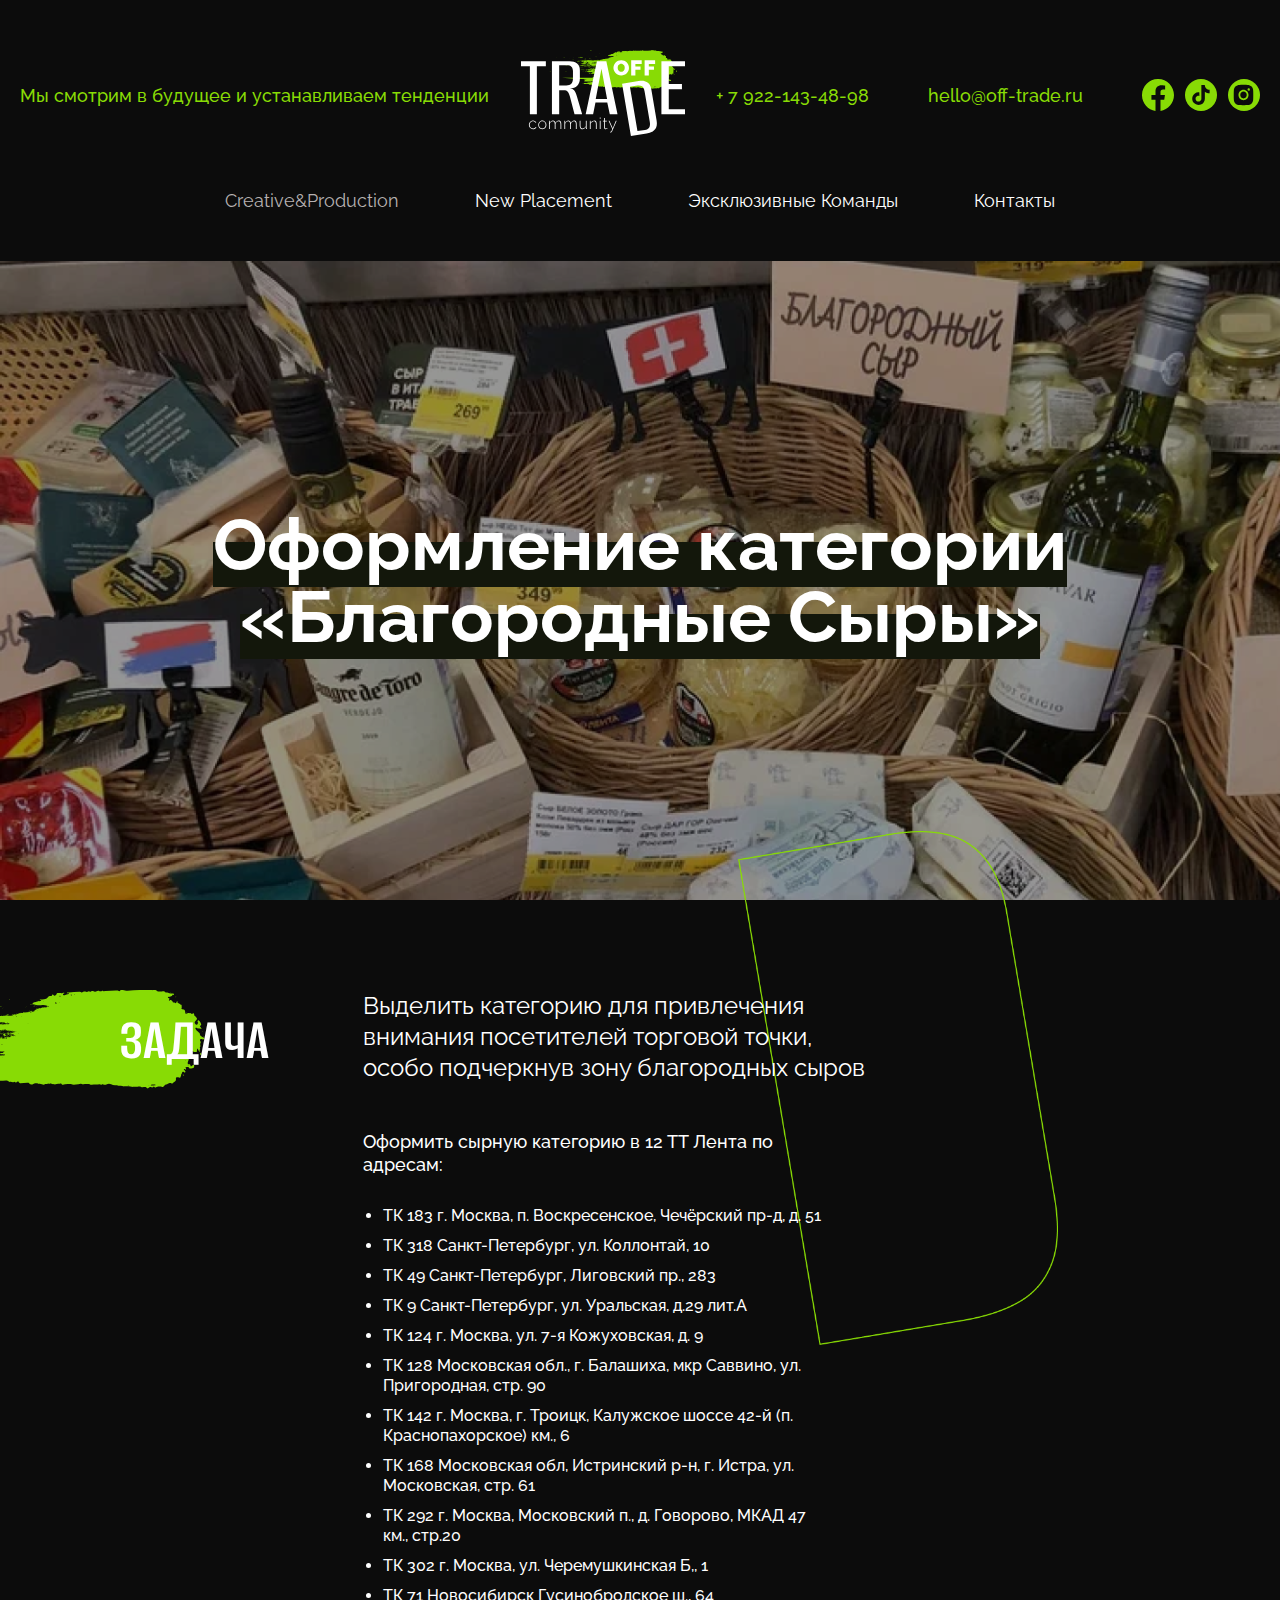
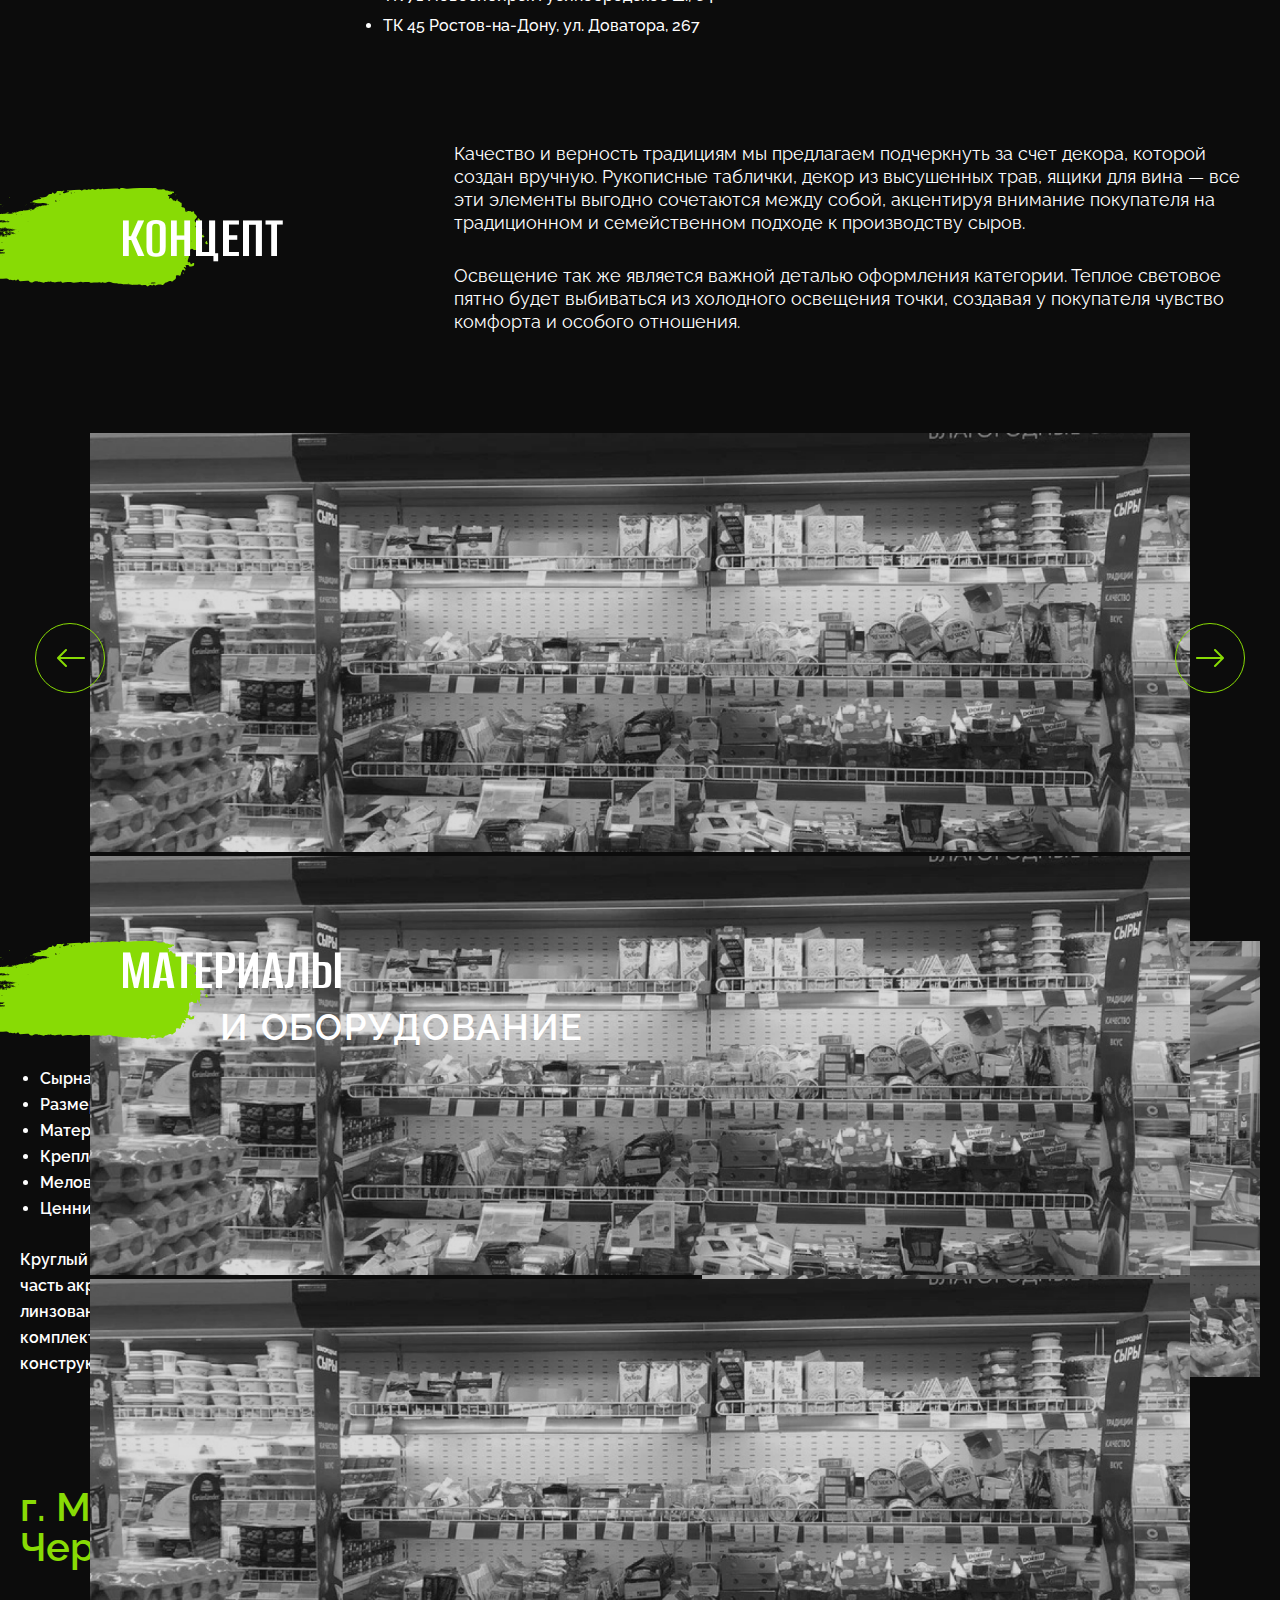
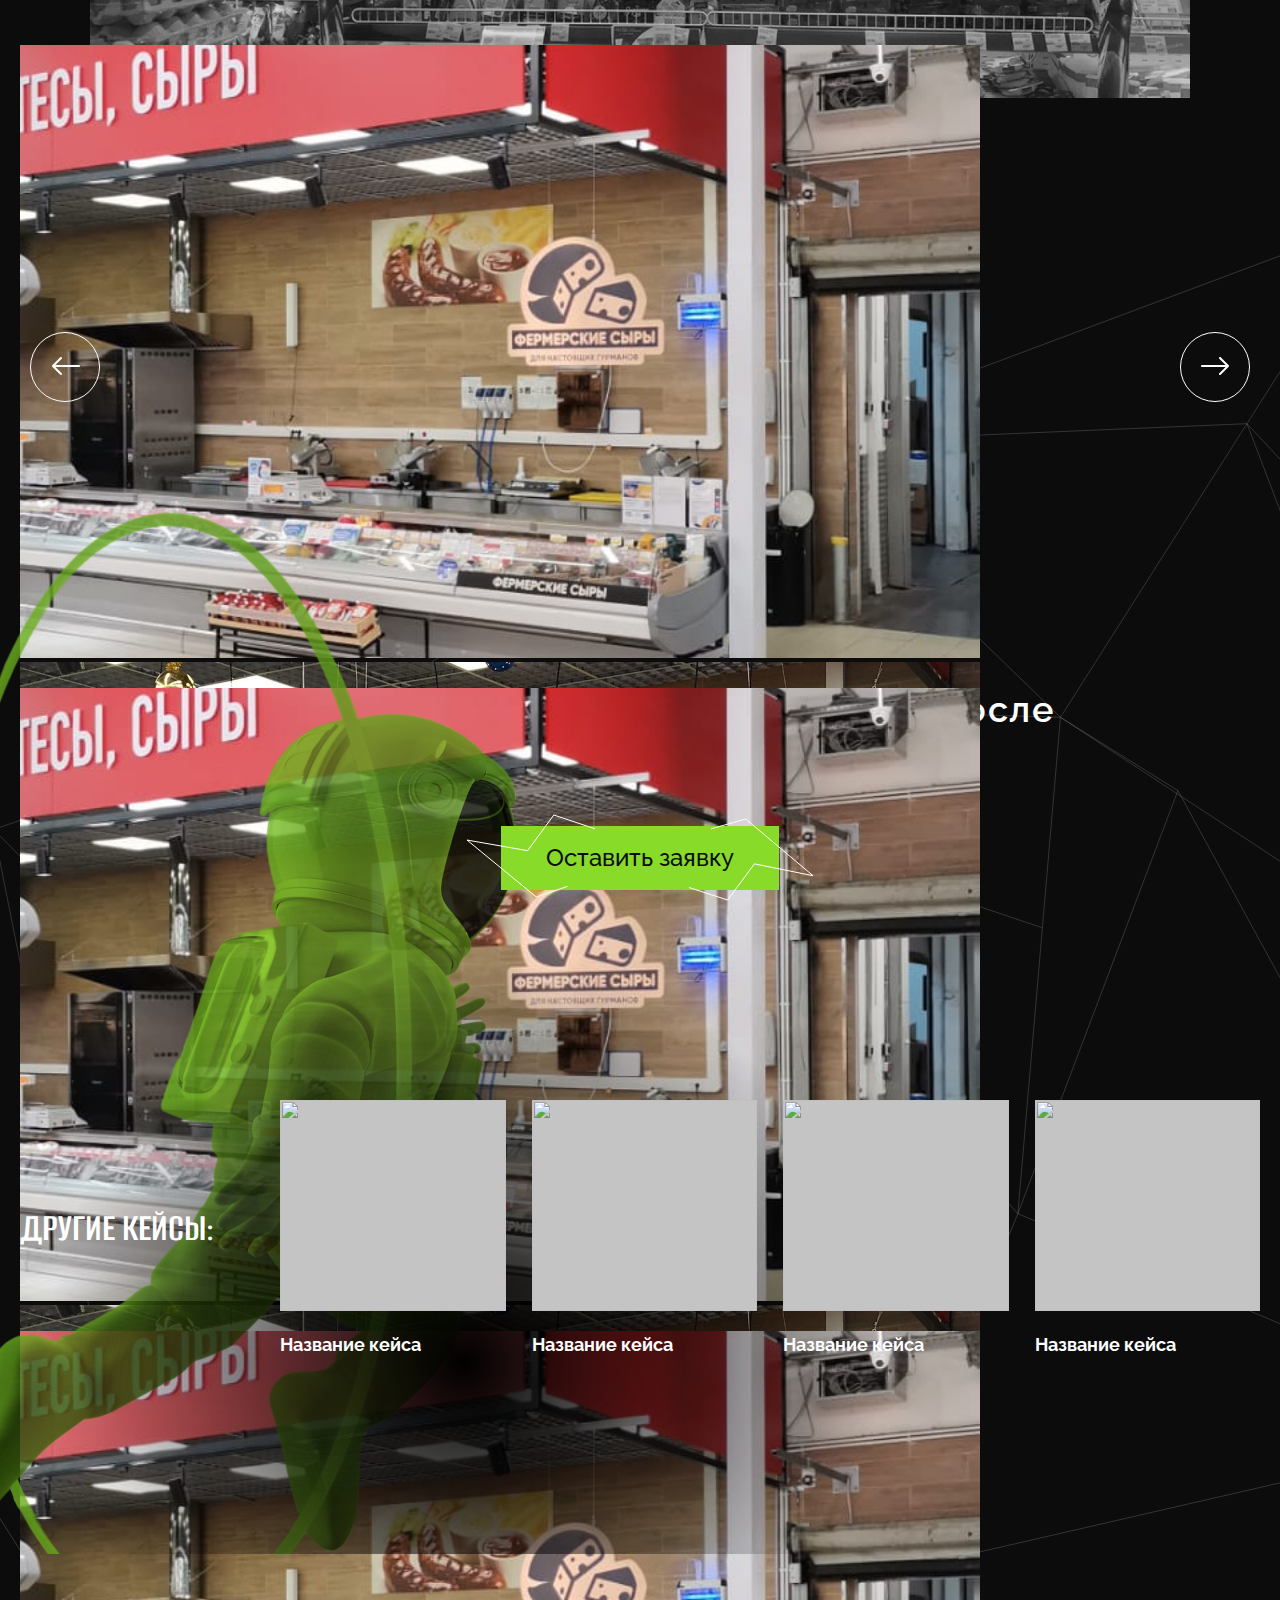
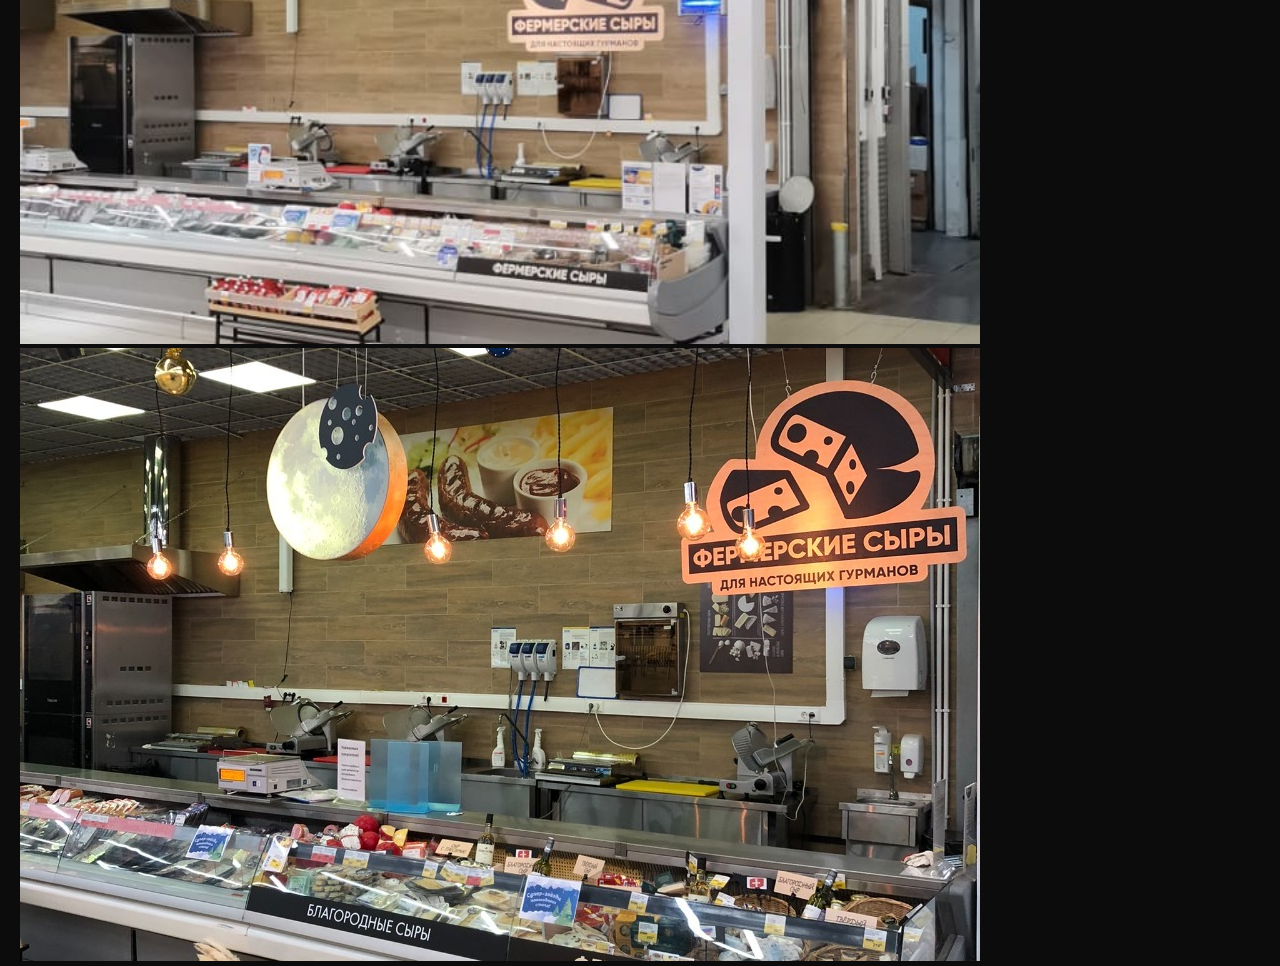
==== case.html @ d195f4af "changed project" ====
<!DOCTYPE html>
<html lang="en">

<head>
    <meta charset="UTF-8">
    <meta http-equiv="X-UA-Compatible" content="IE=edge">
    <meta name="viewport" content="width=device-width, initial-scale=1.0">
    <link rel="stylesheet" href="https://unpkg.com/swiper@7/swiper-bundle.min.css">
    <link rel="stylesheet" href="assets/css/normalize.css">
    <link rel="stylesheet" href="assets/css/twentytwenty.css" type="text/css" media="screen" />
    <link rel="stylesheet" href="assets/css/main.css">
    <link rel="stylesheet" href="assets/css/case.css">
    <title>Document</title>
</head>

<body>
    <header class="header" id="header">
        <div class="container">
            <div class="header__wrapper">
                <div class="header__future">Мы смотрим в будущее и устанавливаем тенденции</div>
                <a href="#" class="header__logo"><img src="assets/img/header-logo.svg" alt=""></a>
                <a href="tel:+79221434898" class="header__link">+ 7 922-143-48-98</a>
                <a href="mailto:hello@off-trade.ru" class="header__link">hello@off-trade.ru</a>
                <ul class="header__list">
                    <li class="header__item">
                        <a class="header__social" href="">
                            <svg width="32" height="32" viewbox="0 0 32 32" fill="#0C0C0C" xmlns="http://www.w3.org/2000/svg">
                                <path class="facebook" d="M32 16.098C32 7.20605 24.836 -0.00195312 16 -0.00195312C7.16 4.68751e-05 -0.0039978 7.20605 -0.0039978 16.1C-0.0039978 24.134 5.848 30.794 13.496 32.002V20.752H9.436V16.1H13.5V12.55C13.5 8.51605 15.89 6.28805 19.544 6.28805C21.296 6.28805 23.126 6.60205 23.126 6.60205V10.562H21.108C19.122 10.562 18.502 11.804 18.502 13.078V16.098H22.938L22.23 20.75H18.5V32C26.148 30.792 32 24.132 32 16.098Z" fill="#88DB05"/>
                                </svg>
                        </a>
                    </li>
                    <li class="header__item">
                        <a class="header__social" href="">
                            <svg width="32" height="32" viewbox="0 0 32 32" fill="none" xmlns="http://www.w3.org/2000/svg">
                                <circle cx="16" cy="16" r="16" fill="#88DB05"/>
                                <path d="M23.5901 10.69C22.5933 10.4708 21.6915 9.94144 21.0142 9.17789C20.3369 8.41435 19.9189 7.45587 19.8201 6.44V6H16.3701V19.67C16.3708 20.2766 16.1807 20.868 15.8266 21.3604C15.4725 21.8529 14.9724 22.2215 14.3972 22.414C13.822 22.6065 13.2008 22.6131 12.6216 22.4329C12.0424 22.2527 11.5346 21.8948 11.1701 21.41C10.8436 20.9808 10.6436 20.4689 10.5929 19.932C10.5421 19.3951 10.6426 18.8548 10.8829 18.372C11.1233 17.8892 11.4939 17.4834 11.9529 17.2003C12.4118 16.9172 12.9409 16.7681 13.4801 16.77C13.7784 16.7683 14.0751 16.8121 14.3601 16.9V13.4C14.0285 13.3589 13.6943 13.3422 13.3601 13.35C12.1295 13.3829 10.9351 13.7739 9.92323 14.4753C8.91139 15.1766 8.12604 16.1578 7.66332 17.2986C7.20061 18.4395 7.08062 19.6905 7.31806 20.8986C7.5555 22.1066 8.14006 23.2191 9.00015 24.1C9.88163 24.9962 11.0096 25.6101 12.2408 25.8638C13.472 26.1175 14.7509 25.9994 15.9148 25.5246C17.0787 25.0498 18.0753 24.2397 18.7778 23.1973C19.4803 22.1548 19.857 20.9271 19.8601 19.67V12.67C21.2516 13.6639 22.9202 14.1956 24.6301 14.19V10.79C24.2942 10.7914 23.9591 10.7579 23.6301 10.69H23.5901Z" fill="#0C0C0C"/>
                                </svg>
                        </a>
                    </li>
                    <li class="header__item">
                        <a class="header__social" href="">
                            <svg width="32" height="32" viewbox="0 0 32 32" fill="none" xmlns="http://www.w3.org/2000/svg">
                                <circle cx="16" cy="16" r="16" fill="#88DB05"/>
                                <path d="M15.4988 12.6154C13.7068 12.6154 12.2444 14.1363 12.2444 16C12.2444 17.8636 13.7068 19.3845 15.4988 19.3845C17.2908 19.3845 18.7532 17.8636 18.7532 16C18.7532 14.1363 17.2908 12.6154 15.4988 12.6154ZM25.2595 16C25.2595 14.5984 25.2717 13.2095 25.1961 11.8105C25.1204 10.1855 24.7639 8.74333 23.6213 7.55505C22.4763 6.36423 21.092 5.99607 19.5295 5.91736C18.1819 5.83865 16.8464 5.85134 15.5012 5.85134C14.1536 5.85134 12.8181 5.83865 11.4729 5.91736C9.9104 5.99607 8.52368 6.36677 7.3811 7.55505C6.23608 8.74587 5.88207 10.1855 5.80639 11.8105C5.73071 13.2121 5.74291 14.6009 5.74291 16C5.74291 17.399 5.73071 18.7904 5.80639 20.1894C5.88207 21.8144 6.23852 23.2566 7.3811 24.4449C8.52612 25.6357 9.9104 26.0039 11.4729 26.0826C12.8206 26.1613 14.156 26.1486 15.5012 26.1486C16.8489 26.1486 18.1843 26.1613 19.5295 26.0826C21.092 26.0039 22.4788 25.6332 23.6213 24.4449C24.7664 23.2541 25.1204 21.8144 25.1961 20.1894C25.2742 18.7904 25.2595 17.4015 25.2595 16ZM15.4988 21.2076C12.7278 21.2076 10.4915 18.8818 10.4915 16C10.4915 13.1181 12.7278 10.7924 15.4988 10.7924C18.2698 10.7924 20.5061 13.1181 20.5061 16C20.5061 18.8818 18.2698 21.2076 15.4988 21.2076ZM20.7112 11.7953C20.0642 11.7953 19.5418 11.2519 19.5418 10.5791C19.5418 9.90622 20.0642 9.36286 20.7112 9.36286C21.3582 9.36286 21.8806 9.90622 21.8806 10.5791C21.8808 10.7388 21.8507 10.8971 21.792 11.0447C21.7333 11.1924 21.6472 11.3265 21.5385 11.4395C21.4299 11.5525 21.3009 11.6421 21.1589 11.7031C21.017 11.7642 20.8648 11.7955 20.7112 11.7953Z" fill="#0C0C0C"/>
                                </svg>
                        </a>
                    </li>
                </ul>
            </div>
            <nav class="header__nav">
                <button class="header__btn header__btn-active">Creative&Production</button>
                <button class="header__btn">New Placement</button>
                <button class="header__btn">Эксклюзивные Команды</button>
                <button class="header__btn">Контакты</button>
            </nav>
        </div>
    </header>
    <main class="main">
        <section class="decor" id="decor">
            <div class="container">
                <div class="decor__wrapper">
                    <h1><span class="heading__background">Оформление категории «Благородные Сыры»</span></h1>
                </div>
            </div>
        </section>
        <section class="task">
            <div class="container">
                <div class="task__flex">
                    <h2>Задача</h2>
                    <div class="task__content">
                        <div class="task__text">
                            Выделить категорию для привлечения внимания посетителей торговой точки, особо подчеркнув зону благородных сыров
                        </div>
                        <div class="task__list-heading">
                            Оформить сырную категорию в 12 ТТ Лента по адресам:
                        </div>
                        <ul class="task__list">
                            <li class="task__item">
                                ТК 183 г. Москва, п. Воскресенское, Чечёрский пр-д, д. 51
                            </li>
                            <li class="task__item">
                                ТК 318 Санкт-Петербург, ул. Коллонтай, 10
                            </li>
                            <li class="task__item">
                                ТК 49 Санкт-Петербург, Лиговский пр., 283
                            </li>
                            <li class="task__item">
                                ТК 9 Санкт-Петербург, ул. Уральская, д.29 лит.А
                            </li>
                            <li class="task__item">
                                ТК 124 г. Москва, ул. 7-я Кожуховская, д. 9
                            </li>
                            <li class="task__item">
                                ТК 128 Московская обл., г. Балашиха, мкр Саввино, ул. Пригородная, стр. 90
                            </li>
                            <li class="task__item">
                                ТК 142 г. Москва, г. Троицк, Калужское шоссе 42-й (п. Краснопахорское) км., 6
                            </li>
                            <li class="task__item">
                                ТК 168 Московская обл, Истринский р-н, г. Истра, ул. Московская, стр. 61
                            </li>
                            <li class="task__item">
                                ТК 292 г. Москва, Московский п., д. Говорово, МКАД 47 км., стр.20
                            </li>
                            <li class="task__item">
                                ТК 302 г. Москва, ул. Черемушкинская Б,, 1
                            </li>
                            <li class="task__item">
                                ТК 71 Новосибирск Гусинобродское ш., 64
                            </li>
                            <li class="task__item">
                                ТК 45 Ростов-на-Дону, ул. Доватора, 267
                            </li>
                        </ul>
                    </div>
                </div>
            </div>
            <img class="task__figure" src="assets/img/task-figure.png" alt="">
        </section>
        <section class="concept">
            <div class="container">
                <div class="concept__wrapper">
                    <h2>Концепт</h2>
                    <div class="concept__flex">
                        <div class="concept__text">
                            Качество и верность традициям мы предлагаем подчеркнуть за счет декора, которой создан вручную. Рукописные таблички, декор из высушенных трав, ящики для вина — все эти элементы выгодно сочетаются между собой, акцентируя внимание покупателя на традиционном
                            и семейственном подходе к производству сыров.
                        </div>
                        <div class="concept__text-low">
                            Освещение так же является важной деталью оформления категории. Теплое световое пятно будет выбиваться из холодного освещения точки, создавая у покупателя чувство комфорта и особого отношения.
                        </div>
                    </div>
                </div>
            </div>
        </section>
        <section class="case-slider">
            <div class="container">
                <div class="case-slider__content">
                    <button class="case-slider__btn case-slider-prev">
                        <img src="assets/img/arrow-prev-green.svg" alt="">
                    </button>
                    <div class="swiper case-slider__slider">
                        <div class="swiper-wrapper case-slider__wrapper">
                            <div class="swiper-slide case-slider__slide">
                                <img class="case-slider__img" src="assets/img/case-slider.png" alt="">
                            </div>
                            <div class="swiper-slide case-slider__slide">
                                <img class="case-slider__img" src="assets/img/case-slider.png" alt="">
                            </div>
                            <div class="swiper-slide case-slider__slide">
                                <img class="case-slider__img" src="assets/img/case-slider.png" alt="">
                            </div>
                        </div>
                    </div>
                    <button class="case-slider__btn case-slider-next">
                        <img src="assets/img/arrow-next-green.svg" alt="">
                    </button>
                </div>
            </div>
        </section>
        <section class="materials">
            <div class="container">
                <div class="materials__flex">
                    <div class="materials__wrapper">
                        <h2>Материалы<span>и оборудование</span></h2>
                        <div class="materials__content">
                            <ul class="materials__list">
                                <li class="materials__item">
                                    Сырная карта
                                </li>
                                <li class="materials__item">
                                    Размеры – 594х841х3 мм
                                </li>
                                <li class="materials__item">
                                    Материал – ПВХ 3 мм, печать 4+0
                                </li>
                                <li class="materials__item">
                                    Крепление – двухсторонний скотч
                                </li>
                                <li class="materials__item">
                                    Мелованные ценники «Корова»
                                </li>
                                <li class="materials__item">
                                    Ценникодержатель шарнирный на подставке, материал – пластик
                                </li>
                            </ul>
                            <div class="materials__text">Круглый световой короб диаметром 600мм. Корпус ПВХ 3мм. Лицевая часть акрил 4мм с пленкой Oracal серия 8500. Светодиодные модули линзованные, белого холодного света 7500. Блок питания 200Вт в комплекте. Крепление - подвесное
                                к существующей деревянной конструкции за фризом. Вес – 7 кг
                            </div>
                        </div>
                    </div>
                    <img class="materials-img" src="assets/img/materials__img.png" alt="">
                </div>
            </div>
        </section>
        <section class="difference-slider">
            <div class="container">
                <div class="difference-slider__content">
                    <div class="difference-slider__heading">г. Москва, ТЦ «РИО», ул. Б. Черемушкинская, д. 1Г</div>
                    <div class="difference-slider-block">
                        <button class="difference-slider__button difference-slider__prev">
                            <img src="assets/img/arrow-white-prev.svg" alt="">
                        </button>
                        <button class="difference-slider__button difference-slider__next">
                            <img src="assets/img/arrow-white-next.svg" alt="">
                        </button>
                        <div class="swiper difference-slider__slider">
                            <div class="swiper-wrapper difference-slider__wrapper">
                                <div class="swiper-slide difference-slider__slider">
                                    <div class="image-comparison">
                                        <img src="assets/img/1.jpg" alt="">
                                        <img src="assets/img/2.jpg" alt="">
                                    </div>
                                </div>
                                <div class="swiper-slide difference-slider__slider">
                                    <div class="image-comparison">
                                        <img src="assets/img/1.jpg" alt="">
                                        <img src="assets/img/2.jpg" alt="">
                                    </div>
                                </div>
                                <div class="swiper-slide difference-slider__slider">
                                    <div class="image-comparison">
                                        <img src="assets/img/1.jpg" alt="">
                                        <img src="assets/img/2.jpg" alt="">
                                    </div>
                                </div>
                            </div>
                        </div>
                    </div>
                    <div class="difference-slider__flex">
                        <div class="difference-slider__text">До</div>
                        <div class="difference-slider__text">После</div>
                    </div>
                    <div class="difference-slider__btn-wrapper">
                        <button class="difference-slider__btn">Оставить заявку</button>
                    </div>
                </div>
            </div>
        </section>
        <section class="others">
            <img class="others__astronaut" src="assets/img/astronaut-shadow.png" alt="">
            <div class="container">
                <div class="others__wrapper">
                    <div class="others__heading">Другие кейсы:</div>
                    <ul class="others__list">
                        <li class="others__item">
                            <img class="others__img" src="#" alt="">
                            <div class="others__name">Название кейса</div>
                        </li>
                        <li class="others__item">
                            <img class="others__img" src="#" alt="">
                            <div class="others__name">Название кейса</div>
                        </li>
                        <li class="others__item">
                            <img class="others__img" src="#" alt="">
                            <div class="others__name">Название кейса</div>
                        </li>
                        <li class="others__item">
                            <img class="others__img" src="#" alt="">
                            <div class="others__name">Название кейса</div>
                        </li>
                    </ul>
                </div>
            </div>
        </section>
    </main>
    <script src="assets/js/jquery-3.6.0.min.js"></script>
    <script src="https://unpkg.com/swiper@7/swiper-bundle.min.js"></script>
    <script src="assets/js/jquery.event.move.js" type="text/javascript"></script>
    <script src="assets/js/jquery.twentytwenty.js" type="text/javascript"></script>
    <script src="assets/js/case.js"></script>
</body>

</html>
---- assets/css/twentytwenty.css ----
.twentytwenty-horizontal .twentytwenty-handle:before, .twentytwenty-horizontal .twentytwenty-handle:after, .twentytwenty-vertical .twentytwenty-handle:before, .twentytwenty-vertical .twentytwenty-handle:after {
  content: " ";
  display: block;
  background: black;
  position: absolute;
  z-index: 30;
  -webkit-box-shadow: 0px 0px 12px #88DB05;
  -moz-box-shadow: 0px 0px 12px #88DB05;
  box-shadow: 0px 0px 12px #88DB05; }

.twentytwenty-horizontal .twentytwenty-handle:before, .twentytwenty-horizontal .twentytwenty-handle:after {
  width: 10px;
  height: 9999px;
  left: 50%;
  margin-left: -5px; }

.twentytwenty-vertical .twentytwenty-handle:before, .twentytwenty-vertical .twentytwenty-handle:after {
  width: 9999px;
  height: 10px;
  top: 50%;
  margin-top: -5px; }

.twentytwenty-before-label, .twentytwenty-after-label, .twentytwenty-overlay {
  position: absolute;
  top: 0;
  width: 100%;
  height: 100%; }

.twentytwenty-before-label, .twentytwenty-after-label, .twentytwenty-overlay {
  -webkit-transition-duration: 0.5s;
  -moz-transition-duration: 0.5s;
  transition-duration: 0.5s; }

.twentytwenty-before-label, .twentytwenty-after-label {
  -webkit-transition-property: opacity;
  -moz-transition-property: opacity;
  transition-property: opacity; }

.twentytwenty-before-label:before, .twentytwenty-after-label:before {
  color: white;
  font-size: 13px;
  letter-spacing: 0.1em; }

.twentytwenty-before-label:before, .twentytwenty-after-label:before {
  position: absolute;
  background: rgba(255, 255, 255, 0.2);
  line-height: 38px;
  padding: 0 20px;
  -webkit-border-radius: 2px;
  -moz-border-radius: 2px;
  border-radius: 2px; }

.twentytwenty-horizontal .twentytwenty-before-label:before, .twentytwenty-horizontal .twentytwenty-after-label:before {
  top: 50%;
  margin-top: -19px; }

.twentytwenty-vertical .twentytwenty-before-label:before, .twentytwenty-vertical .twentytwenty-after-label:before {
  left: 50%;
  margin-left: -45px;
  text-align: center;
  width: 90px; }

.twentytwenty-left-arrow, .twentytwenty-right-arrow, .twentytwenty-up-arrow, .twentytwenty-down-arrow {
  width: 0;
  height: 0;
  border: 6px inset transparent;
  position: absolute; }

.twentytwenty-left-arrow, .twentytwenty-right-arrow {
  top: 50%;
  margin-top: -6px; }

.twentytwenty-up-arrow, .twentytwenty-down-arrow {
  left: 50%;
  margin-left: -6px; }

.twentytwenty-container {
  -webkit-box-sizing: content-box;
  -moz-box-sizing: content-box;
  box-sizing: content-box;
  z-index: 0;
  overflow: hidden;
  position: relative;
  -webkit-user-select: none;
  -moz-user-select: none;
  -ms-user-select: none; }
  .twentytwenty-container img {
    max-width: 100%;
    position: absolute;
    top: 0;
    display: block; }
  .twentytwenty-container.active .twentytwenty-overlay, .twentytwenty-container.active :hover.twentytwenty-overlay {
    background: rgba(0, 0, 0, 0); }
    .twentytwenty-container.active .twentytwenty-overlay .twentytwenty-before-label,
    .twentytwenty-container.active .twentytwenty-overlay .twentytwenty-after-label, .twentytwenty-container.active :hover.twentytwenty-overlay .twentytwenty-before-label,
    .twentytwenty-container.active :hover.twentytwenty-overlay .twentytwenty-after-label {
      opacity: 0; }
  .twentytwenty-container * {
    -webkit-box-sizing: content-box;
    -moz-box-sizing: content-box;
    box-sizing: content-box; }

.twentytwenty-before-label {
  opacity: 0; }
  .twentytwenty-before-label:before {
    content: attr(data-content); }

.twentytwenty-after-label {
  opacity: 0; }
  .twentytwenty-after-label:before {
    content: attr(data-content); }

.twentytwenty-horizontal .twentytwenty-before-label:before {
  left: 10px; }

.twentytwenty-horizontal .twentytwenty-after-label:before {
  right: 10px; }

.twentytwenty-vertical .twentytwenty-before-label:before {
  top: 10px; }

.twentytwenty-vertical .twentytwenty-after-label:before {
  bottom: 10px; }

.twentytwenty-overlay {
  -webkit-transition-property: background;
  -moz-transition-property: background;
  transition-property: background;
  background: rgba(0, 0, 0, 0);
  z-index: 25; }
  .twentytwenty-overlay:hover {
    background: rgba(0, 0, 0, 0.5); }
    .twentytwenty-overlay:hover .twentytwenty-after-label {
      opacity: 1; }
    .twentytwenty-overlay:hover .twentytwenty-before-label {
      opacity: 1; }

.twentytwenty-before {
  z-index: 20; }

.twentytwenty-after {
  z-index: 10; }

.twentytwenty-handle {
  height: 100%;
  width: 10px;
  background-color: black;
  position: absolute;
  left: 50%;
  -webkit-box-shadow: 0px 0px 12px rgba(136, 219, 5, 0.5);
  -moz-box-shadow: 0px 0px 12px rgba(136, 219, 5, 0.5);
  box-shadow: 0px 0px 12px rgba(136, 219, 5, 0.5);
  z-index: 40;
  cursor: ew-resize; 
  transform: rotateZ(45deg) scaleY(2);}

.twentytwenty-horizontal .twentytwenty-handle:before {
  display: none;
  bottom: 50%;
  margin-bottom: 22px;
  -webkit-box-shadow: 0px 0px 12px rgba(136, 219, 5 0.5);
  -moz-box-shadow: 0px 0px 12px rgba(136, 219, 5 0.5);
  box-shadow: 0px 0px 12px rgba(136, 219, 5 0.5);}

.twentytwenty-horizontal .twentytwenty-handle:after {
  display: none;
  top: 50%;
  margin-top: 22px;
  -webkit-box-shadow: 0px 0px 12px rgba(136, 219, 5 0.5);
  -moz-box-shadow: 0px 0px 12px rgba(136, 219, 5 0.5);
  box-shadow: 0px 0px 12px rgba(136, 219, 5 0.5);}

.twentytwenty-vertical .twentytwenty-handle:before {
  left: 50%;
  margin-left: 22px;
  -webkit-box-shadow: 3px 0 0 white, 0px 0px 12px rgba(51, 51, 51, 0.5);
  -moz-box-shadow: 3px 0 0 white, 0px 0px 12px rgba(51, 51, 51, 0.5);
  box-shadow: 3px 0 0 white, 0px 0px 12px rgba(51, 51, 51, 0.5); }
.twentytwenty-vertical .twentytwenty-handle:after {
  right: 50%;
  margin-right: 22px;
  -webkit-box-shadow: -3px 0 0 white, 0px 0px 12px rgba(51, 51, 51, 0.5);
  -moz-box-shadow: -3px 0 0 white, 0px 0px 12px rgba(51, 51, 51, 0.5);
  box-shadow: -3px 0 0 white, 0px 0px 12px rgba(51, 51, 51, 0.5); }

.twentytwenty-left-arrow {
  border-right: 6px solid black;
  left: 50%;
  margin-left: -17px; 
  transform: rotateZ(-45deg);}

.twentytwenty-right-arrow {
  border-left: 6px solid black;
  right: 50%;
  margin-right: -17px; 
  transform: rotateZ(-45deg);}

.twentytwenty-up-arrow {
  border-bottom: 6px solid white;
  top: 50%;
  margin-top: -17px; }

.twentytwenty-down-arrow {
  border-top: 6px solid white;
  bottom: 50%;
  margin-bottom: -17px; }
---- assets/css/main.css ----
@import url('https://fonts.googleapis.com/css2?family=Raleway:wght@400;500;600;700&display=swap');
@import url('https://fonts.googleapis.com/css2?family=Alumni+Sans:wght@600&display=swap');
body {
    min-height: 100vh;
    background-color: #0C0C0C;
    background-image: url(../img/body-background.svg);
    background-repeat: no-repeat;
    background-position: bottom center;
    background-size: 3126px 1335px;
}

img {
    object-fit: cover;
}

a img {
    pointer-events: none;
}

button {
    padding: 0;
    border: none;
    background: none;
    cursor: pointer;
}

h2 {
    white-space: nowrap;
    position: relative;
    padding-left: 100px;
    height: 100px;
    display: flex;
    flex-direction: column;
    justify-content: center;
    font-family: 'Alumni Sans';
    font-style: normal;
    font-weight: 600;
    font-size: 60px;
    line-height: 72px;
    text-transform: uppercase;
    color: #FFFFFF;
    z-index: 4;
}

h2::before {
    position: absolute;
    top: 0;
    bottom: 0;
    left: -150px;
    display: flex;
    align-items: stretch;
    content: url(../img/h2-background.svg);
    z-index: -1;
}

h2 span {
    font-family: 'Raleway';
    font-style: normal;
    font-weight: 600;
    font-size: 36px;
    line-height: 42px;
    letter-spacing: 0.05em;
    color: #FFFFFF;
    padding-left: 100px;
}

h1 {
    text-align: center;
    position: relative;
    max-width: 879px;
    margin: 0 auto;
    font-family: 'Raleway';
    font-style: normal;
    font-weight: bold;
    font-size: 72px;
    line-height: 72px;
    color: #FFFFFF;
    z-index: 3;
}

.header-container {
    max-width: 1280px;
    margin: 0 auto;
}

.container {
    max-width: 1280px;
    padding: 0 20px;
    margin: 0 auto;
}

.header {
    padding-top: 50px;
}

.header__future {
    font-family: 'Raleway';
    font-style: normal;
    font-weight: 500;
    font-size: 18px;
    line-height: 21px;
    color: #88DB05;
}

.header__wrapper {
    display: flex;
    align-items: center;
}

.header__logo {
    margin: 0 auto;
}

.header__link {
    font-family: 'Raleway';
    font-style: normal;
    font-weight: 500;
    font-size: 18px;
    line-height: 21px;
    color: #88DB05;
    margin-right: 59px;
    transition: color .3s linear;
}

.header__list {
    width: 118px;
    display: flex;
    align-items: center;
    justify-content: space-between;
}

.header__nav {
    display: flex;
    justify-content: center;
    padding: 50px 0;
}

.header__btn {
    font-family: 'Raleway';
    font-style: normal;
    font-weight: normal;
    font-size: 18px;
    line-height: 21px;
    color: #FFFFFF;
    margin: 0 38px;
    transition: color .3s linear;
}

.header__btn-active {
    color: #B6B1B1;
}

.header__social {
    width: 32px;
    height: 32px;
    display: flex;
    justify-content: center;
    align-items: center;
}

.header__social svg circle,
.header__social svg .facebook {
    transition: fill .3s linear;
}

.header__social:hover svg circle,
.header__social:hover svg .facebook {
    fill: #FFFFFF;
}

.header__link:hover {
    color: #FFFFFF;
}
---- assets/css/case.css ----
.decor {
    height: calc(100vh - 261.39px);
    display: flex;
    align-items: center;
    margin: 0 auto;
    background: rgba(54, 53, 53, 0.52);
    background-image: url(../img/decor-background.png);
    background-repeat: no-repeat;
    background-size: cover;
    background-blend-mode: multiply;
    z-index: 1;
}

.decor__wrapper {
    justify-content: center;
    align-items: center;
}

.task {
    padding-top: 90px;
    margin: 0 auto;
    width: 100%;
    max-width: 1920px;
    position: relative;
    background-image: url(../img/task-background.png);
    background-repeat: no-repeat;
    background-size: 1170px 755px;
    background-position: top right;
}

.task h2 {
    max-width: 23%;
}

.task__flex {
    width: 100%;
    display: flex;
    margin-bottom: 96px;
}

.task__content {
    margin-left: 94px;
    max-width: 42%;
}

.task__text {
    max-width: 524px;
    font-family: 'Raleway';
    font-style: normal;
    font-weight: normal;
    font-size: 24px;
    line-height: 31px;
    color: #FFFFFF;
    margin-bottom: 47px;
    position: relative;
    z-index: 3;
}

.task__list-heading {
    max-width: 410px;
    margin-bottom: 30px;
}

.task__list {
    list-style-type: disc;
    padding-left: 20px;
    position: relative;
    z-index: 3;
}

.task__list-heading {
    font-family: 'Raleway';
    font-style: normal;
    font-weight: 500;
    font-size: 18px;
    line-height: 23px;
    color: #FFFFFF;
    position: relative;
    z-index: 3;
}

.task__item {
    width: 450px;
    font-family: 'Raleway';
    font-style: normal;
    font-weight: 500;
    font-size: 16px;
    line-height: 20px;
    color: #FFFFFF;
    margin-bottom: 10px;
}

.task__figure {
    width: 25%;
    height: auto;
    position: absolute;
    top: -69px;
    right: 222px;
    z-index: 2;
    pointer-events: none;
}

.concept {
    padding-bottom: 100px;
}

.concept h2 {
    max-width: 24%;
}

.concept__wrapper {
    display: flex;
    align-items: center;
    justify-content: space-between;
}

.concept__text,
.concept__text-low {
    max-width: 1000px;
    font-family: 'Raleway';
    font-style: normal;
    font-weight: normal;
    font-size: 18px;
    line-height: 23px;
    color: #FFFFFF;
}

.concept__text {
    margin-bottom: 30px;
}

.concept__flex {
    display: flex;
    flex-direction: column;
    margin-left: 100px;
    max-width: 65%;
}

.materials__flex {
    width: 100%;
    display: flex;
    justify-content: space-between;
}

.materials-img {
    width: 45%;
    height: auto;
    pointer-events: none;
}

.materials__wrapper {
    display: flex;
    flex-direction: column;
    width: 50%;
}

.materials__list {
    padding-top: 25px;
    list-style-type: disc;
    padding-bottom: 25px;
    padding-left: 20px;
}

.materials__item,
.materials__text {
    font-family: 'Raleway';
    font-style: normal;
    font-weight: 600;
    font-size: 16px;
    line-height: 26px;
    color: #FFFFFF;
}

.materials__text {
    max-width: 600px;
}

.materials {
    padding-bottom: 110px;
}

.case-slider {
    padding-bottom: 58px;
}

.swiper img {
    pointer-events: none;
    height: 100%;
}

.case-slider__slider {
    margin: 0;
    margin-left: auto;
    position: relative;
    width: calc(100% - 140px);
    height: 450px;
    z-index: 2;
}

.case-slider__content {
    position: relative;
    display: flex;
    align-items: center;
}

.case-slider__btn {
    position: relative;
    min-width: 70px;
    height: 70px;
    display: flex;
    align-items: center;
    justify-content: center;
    border: 1px solid #88DB05;
    border-radius: 50%;
    z-index: 3;
}

.case-slider-prev {
    left: 15px;
}

.case-slider-next {
    right: 15px;
}

.difference-slider {
    margin-bottom: 210px;
}

.difference-slider__heading {
    max-width: 676px;
    font-family: 'Raleway';
    font-style: normal;
    font-weight: 600;
    font-size: 40px;
    line-height: 40px;
    color: #88DB05;
    margin-bottom: 78px;
}

.difference-slider__slider {
    position: relative;
    width: calc(100% - 140px);
    height: 613px;
    z-index: 2;
    margin-bottom: 30px;
}

.difference-slider-block {
    position: relative;
    display: flex;
    align-items: center;
    justify-content: space-between;
}

.difference-slider__flex {
    margin: 0 auto;
    display: flex;
    width: 830px;
    justify-content: space-between;
    align-items: center;
    margin-bottom: 96px;
}

.difference-slider__text {
    font-family: 'Raleway';
    font-style: normal;
    font-weight: 600;
    font-size: 36px;
    line-height: 42px;
    letter-spacing: 0.05em;
    color: #FFFFFF;
}

.difference-slider__btn-wrapper {
    display: flex;
    justify-content: center;
    align-items: center;
}

.difference-slider__btn {
    position: relative;
    background: #88DB29;
    font-family: 'Raleway';
    font-style: normal;
    font-weight: 500;
    font-size: 24px;
    line-height: 28px;
    color: #0C0C0C;
    padding: 18px 45px;
    z-index: 5;
    transition: background-color .3s linear;
}

.difference-slider__btn:hover {
    background-color: #fff;
}

.difference-slider__btn::before {
    position: absolute;
    top: -12px;
    left: -36px;
    content: url(../img/btn-svg.svg);
    z-index: 6;
}

.difference-slider__button {
    width: 70px;
    height: 70px;
    display: flex;
    position: absolute;
    z-index: 3;
    justify-content: center;
    align-items: center;
    border: 1px solid #FFFFFF;
    border-radius: 50%;
}

.difference-slider__prev {
    left: 10px;
}

.difference-slider__next {
    right: 10px;
}

.others {
    padding-bottom: 198px;
    position: relative;
    z-index: 3;
}

.others__wrapper {
    position: relative;
    display: flex;
    justify-content: space-between;
    align-items: center;
    width: 100%;
    margin-left: auto;
    z-index: 3;
}

.others__heading {
    width: 16%;
    font-family: 'Alumni Sans';
    font-style: normal;
    font-weight: 600;
    font-size: 40px;
    line-height: 48px;
    text-transform: uppercase;
    color: #FFFFFF;
}

.others__list {
    width: 79%;
    display: flex;
    align-items: center;
    justify-content: space-between;
}

.others__item {
    width: 23%;
    display: flex;
    flex-direction: column;
    align-self: start;
}

.others__name {
    font-family: 'Raleway';
    font-style: normal;
    font-weight: bold;
    font-size: 18px;
    line-height: 23px;
    color: #FFFFFF;
    margin-top: 22px;
}

.others__img {
    width: 100%;
    height: 211px;
    background: #C4C4C4;
}

.others__astronaut {
    width: 882px;
    height: 1042px;
    position: absolute;
    bottom: 0;
    left: 0;
    z-index: 1;
}

.image-comparison {
    cursor: default;
}

.image-comparison img {
    width: 100%;
    height: 613px;
    object-fit: cover;
    object-position: center;
}

.heading__background {
    box-shadow: inset 0px -45px 0px #13170b;
}
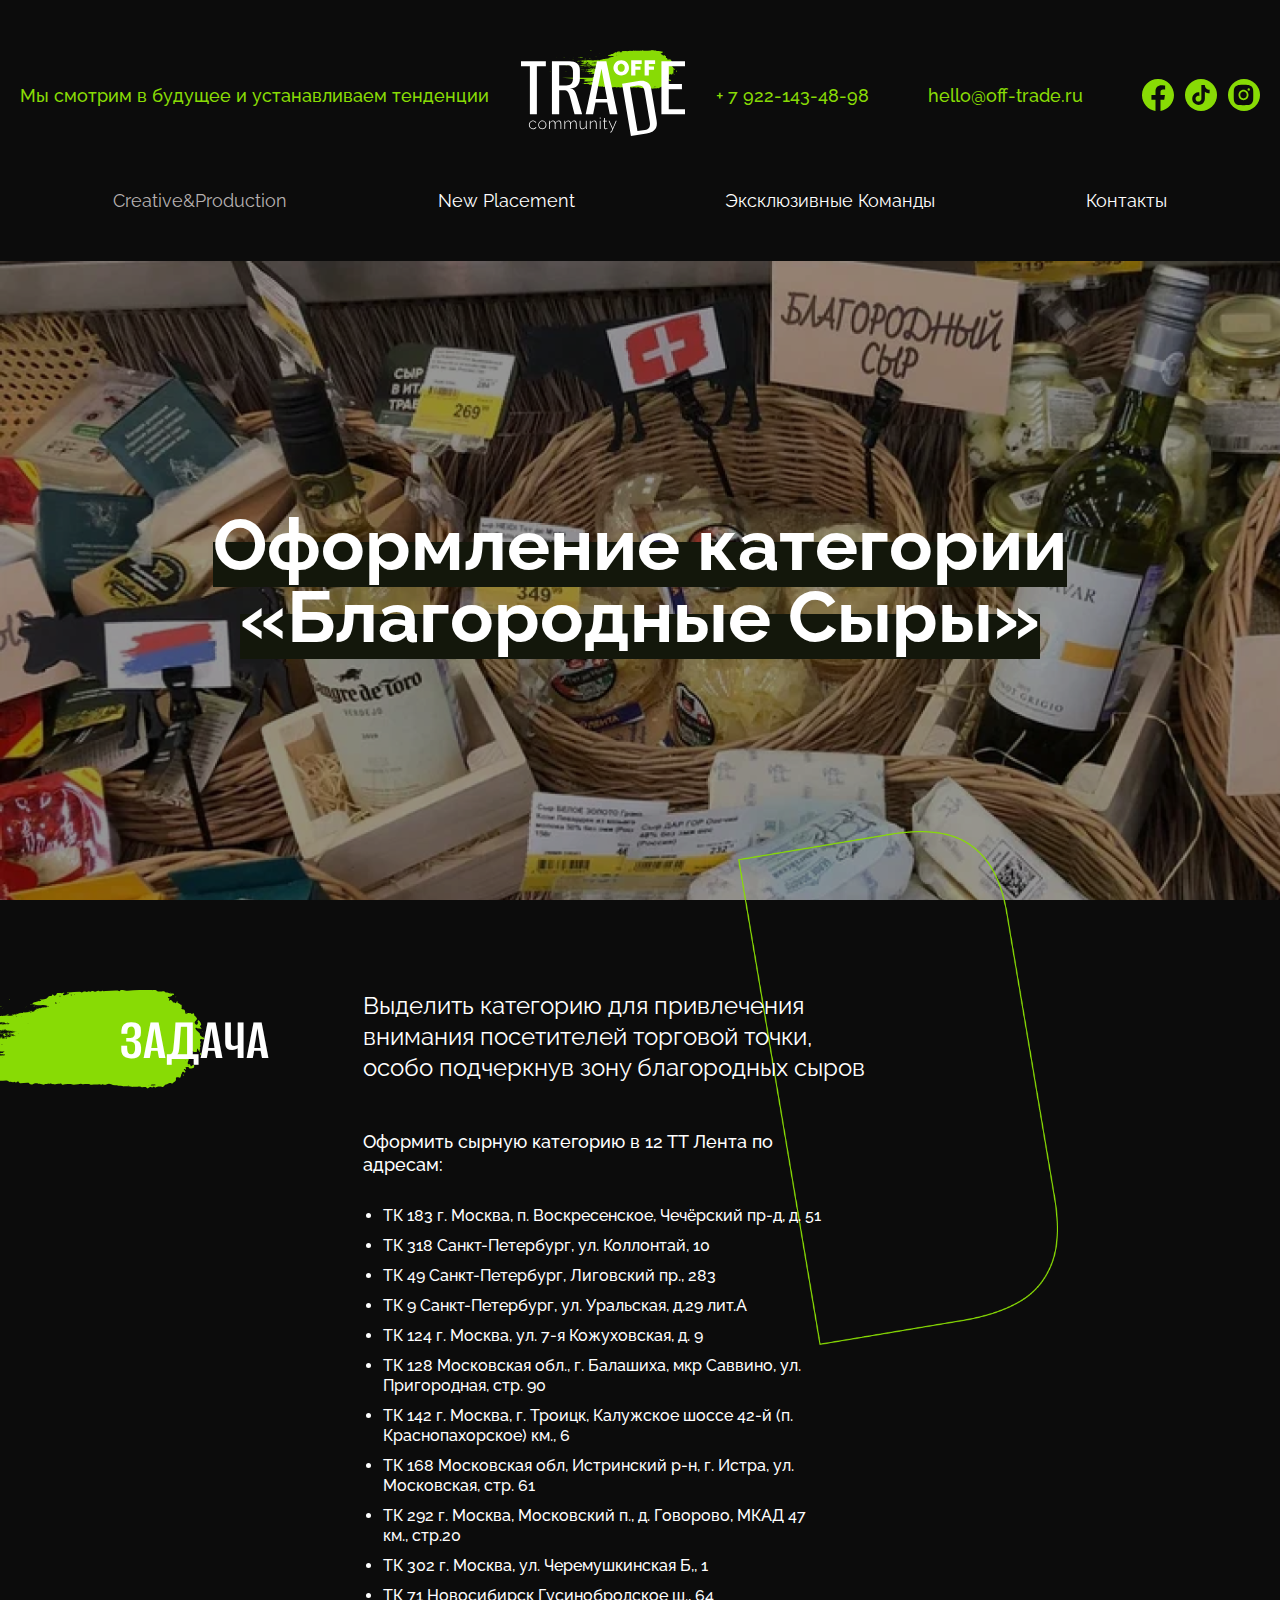
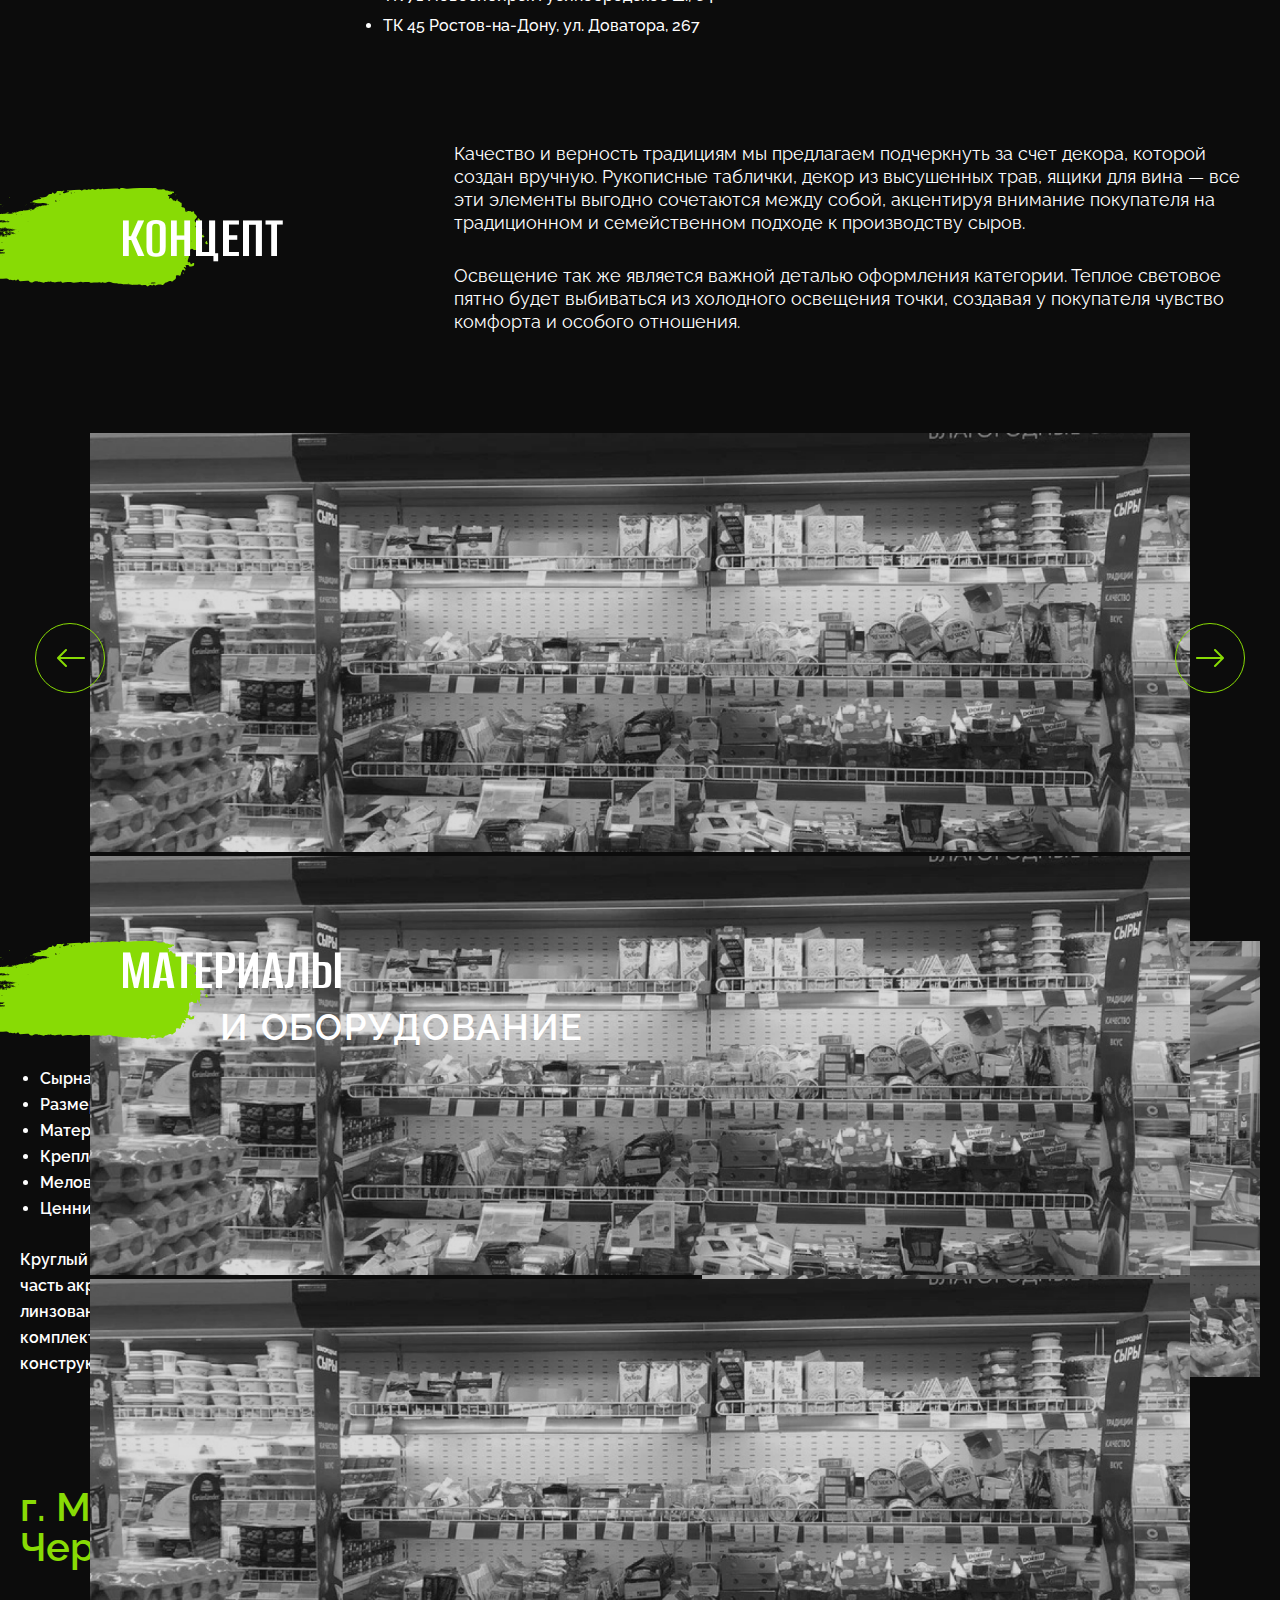
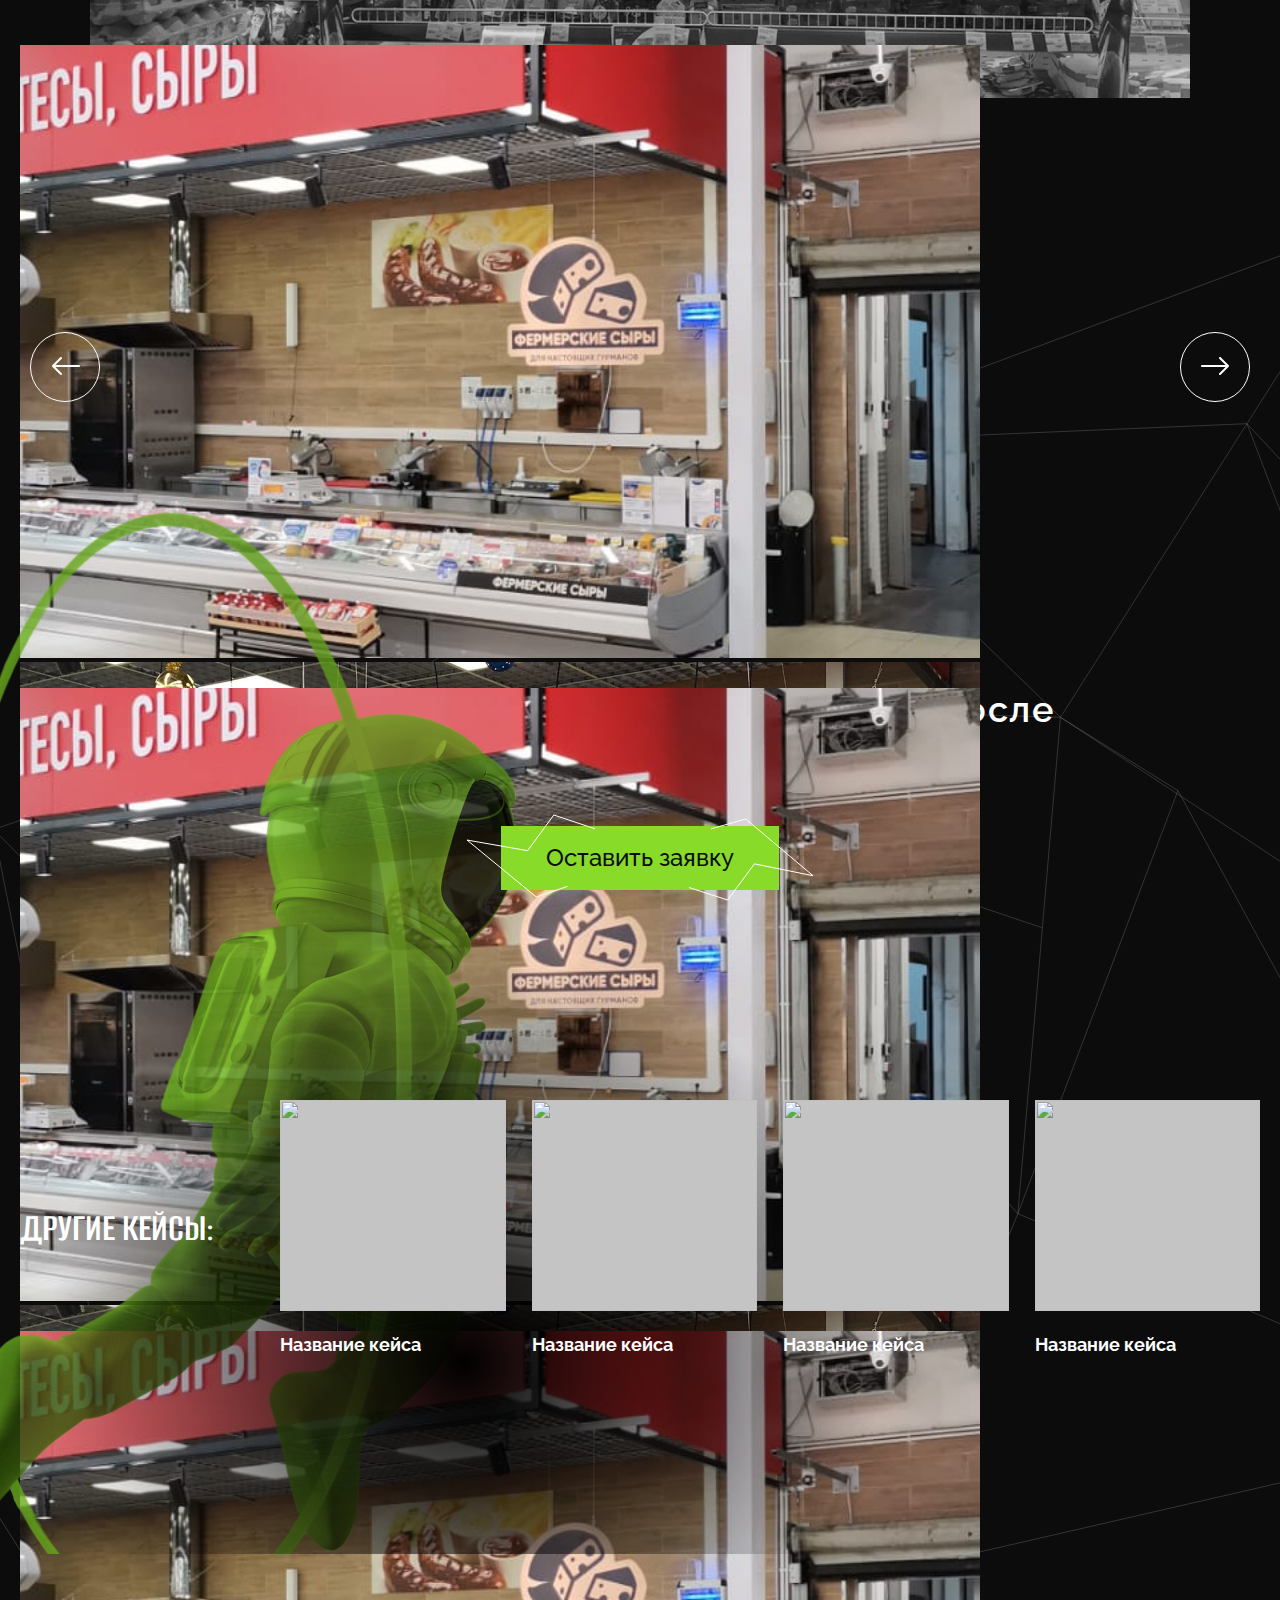
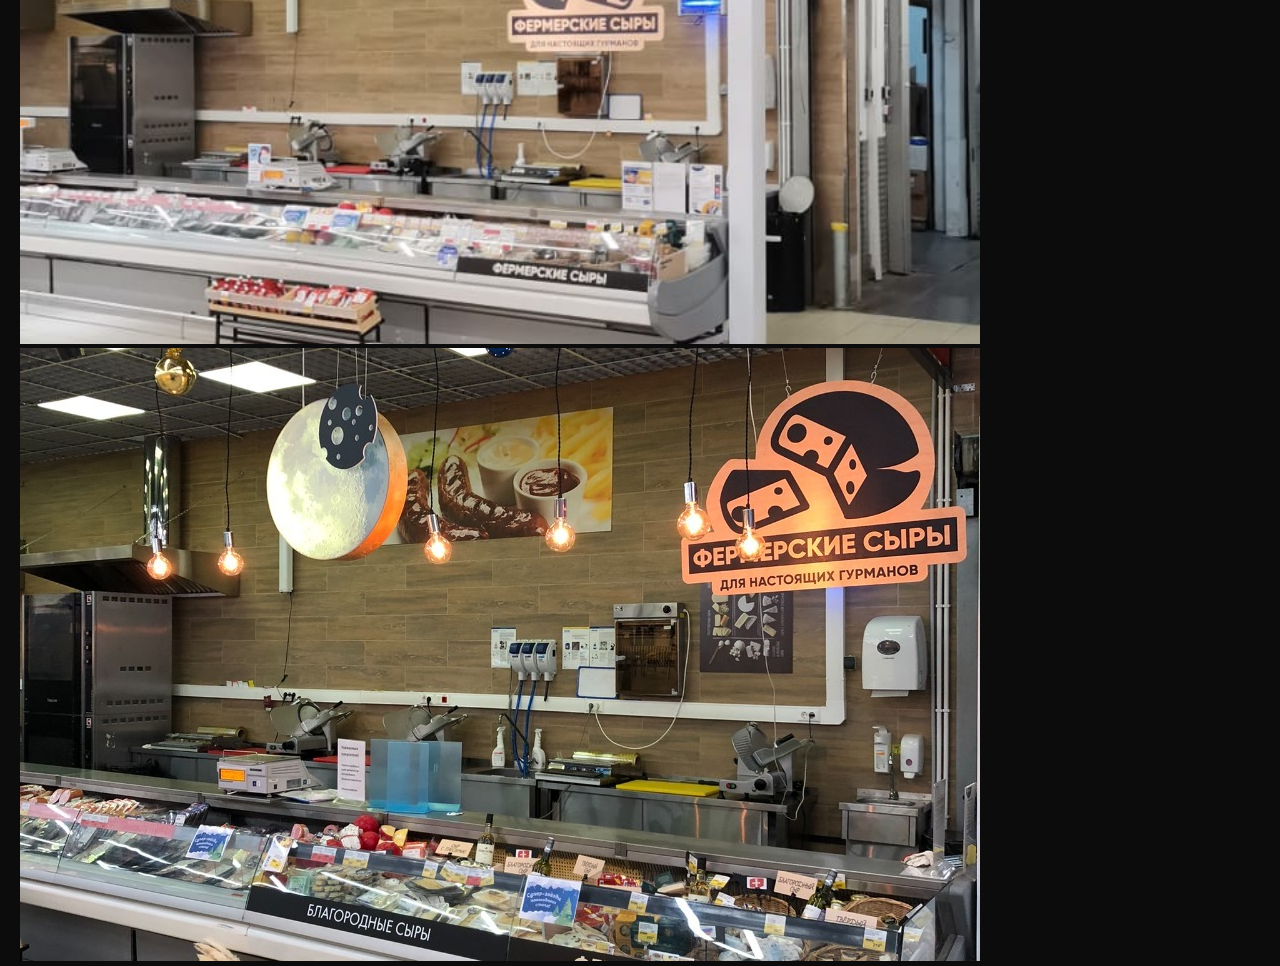
==== commit af9801f8: "added new-placement" ====
--- a/case.html
+++ b/case.html
@@ -26,7 +26,7 @@
                         <a class="header__social" href="">
                             <svg width="32" height="32" viewbox="0 0 32 32" fill="#0C0C0C" xmlns="http://www.w3.org/2000/svg">
                                 <path class="facebook" d="M32 16.098C32 7.20605 24.836 -0.00195312 16 -0.00195312C7.16 4.68751e-05 -0.0039978 7.20605 -0.0039978 16.1C-0.0039978 24.134 5.848 30.794 13.496 32.002V20.752H9.436V16.1H13.5V12.55C13.5 8.51605 15.89 6.28805 19.544 6.28805C21.296 6.28805 23.126 6.60205 23.126 6.60205V10.562H21.108C19.122 10.562 18.502 11.804 18.502 13.078V16.098H22.938L22.23 20.75H18.5V32C26.148 30.792 32 24.132 32 16.098Z" fill="#88DB05"/>
-                                </svg>
+                            </svg>
                         </a>
                     </li>
                     <li class="header__item">
@@ -34,7 +34,7 @@
                             <svg width="32" height="32" viewbox="0 0 32 32" fill="none" xmlns="http://www.w3.org/2000/svg">
                                 <circle cx="16" cy="16" r="16" fill="#88DB05"/>
                                 <path d="M23.5901 10.69C22.5933 10.4708 21.6915 9.94144 21.0142 9.17789C20.3369 8.41435 19.9189 7.45587 19.8201 6.44V6H16.3701V19.67C16.3708 20.2766 16.1807 20.868 15.8266 21.3604C15.4725 21.8529 14.9724 22.2215 14.3972 22.414C13.822 22.6065 13.2008 22.6131 12.6216 22.4329C12.0424 22.2527 11.5346 21.8948 11.1701 21.41C10.8436 20.9808 10.6436 20.4689 10.5929 19.932C10.5421 19.3951 10.6426 18.8548 10.8829 18.372C11.1233 17.8892 11.4939 17.4834 11.9529 17.2003C12.4118 16.9172 12.9409 16.7681 13.4801 16.77C13.7784 16.7683 14.0751 16.8121 14.3601 16.9V13.4C14.0285 13.3589 13.6943 13.3422 13.3601 13.35C12.1295 13.3829 10.9351 13.7739 9.92323 14.4753C8.91139 15.1766 8.12604 16.1578 7.66332 17.2986C7.20061 18.4395 7.08062 19.6905 7.31806 20.8986C7.5555 22.1066 8.14006 23.2191 9.00015 24.1C9.88163 24.9962 11.0096 25.6101 12.2408 25.8638C13.472 26.1175 14.7509 25.9994 15.9148 25.5246C17.0787 25.0498 18.0753 24.2397 18.7778 23.1973C19.4803 22.1548 19.857 20.9271 19.8601 19.67V12.67C21.2516 13.6639 22.9202 14.1956 24.6301 14.19V10.79C24.2942 10.7914 23.9591 10.7579 23.6301 10.69H23.5901Z" fill="#0C0C0C"/>
-                                </svg>
+                            </svg>
                         </a>
                     </li>
                     <li class="header__item">
@@ -42,7 +42,7 @@
                             <svg width="32" height="32" viewbox="0 0 32 32" fill="none" xmlns="http://www.w3.org/2000/svg">
                                 <circle cx="16" cy="16" r="16" fill="#88DB05"/>
                                 <path d="M15.4988 12.6154C13.7068 12.6154 12.2444 14.1363 12.2444 16C12.2444 17.8636 13.7068 19.3845 15.4988 19.3845C17.2908 19.3845 18.7532 17.8636 18.7532 16C18.7532 14.1363 17.2908 12.6154 15.4988 12.6154ZM25.2595 16C25.2595 14.5984 25.2717 13.2095 25.1961 11.8105C25.1204 10.1855 24.7639 8.74333 23.6213 7.55505C22.4763 6.36423 21.092 5.99607 19.5295 5.91736C18.1819 5.83865 16.8464 5.85134 15.5012 5.85134C14.1536 5.85134 12.8181 5.83865 11.4729 5.91736C9.9104 5.99607 8.52368 6.36677 7.3811 7.55505C6.23608 8.74587 5.88207 10.1855 5.80639 11.8105C5.73071 13.2121 5.74291 14.6009 5.74291 16C5.74291 17.399 5.73071 18.7904 5.80639 20.1894C5.88207 21.8144 6.23852 23.2566 7.3811 24.4449C8.52612 25.6357 9.9104 26.0039 11.4729 26.0826C12.8206 26.1613 14.156 26.1486 15.5012 26.1486C16.8489 26.1486 18.1843 26.1613 19.5295 26.0826C21.092 26.0039 22.4788 25.6332 23.6213 24.4449C24.7664 23.2541 25.1204 21.8144 25.1961 20.1894C25.2742 18.7904 25.2595 17.4015 25.2595 16ZM15.4988 21.2076C12.7278 21.2076 10.4915 18.8818 10.4915 16C10.4915 13.1181 12.7278 10.7924 15.4988 10.7924C18.2698 10.7924 20.5061 13.1181 20.5061 16C20.5061 18.8818 18.2698 21.2076 15.4988 21.2076ZM20.7112 11.7953C20.0642 11.7953 19.5418 11.2519 19.5418 10.5791C19.5418 9.90622 20.0642 9.36286 20.7112 9.36286C21.3582 9.36286 21.8806 9.90622 21.8806 10.5791C21.8808 10.7388 21.8507 10.8971 21.792 11.0447C21.7333 11.1924 21.6472 11.3265 21.5385 11.4395C21.4299 11.5525 21.3009 11.6421 21.1589 11.7031C21.017 11.7642 20.8648 11.7955 20.7112 11.7953Z" fill="#0C0C0C"/>
-                                </svg>
+                            </svg>
                         </a>
                     </li>
                 </ul>
--- a/assets/css/main.css
+++ b/assets/css/main.css
@@ -119,7 +119,7 @@
     line-height: 21px;
     color: #88DB05;
     margin-right: 59px;
-    transition: color .3s linear;
+    transition: color .4s linear;
 }
 
 .header__list {
@@ -130,9 +130,11 @@
 }
 
 .header__nav {
+    width: 85%;
     display: flex;
-    justify-content: center;
+    justify-content: space-between;
     padding: 50px 0;
+    margin: 0 auto;
 }
 
 .header__btn {
@@ -142,8 +144,12 @@
     font-size: 18px;
     line-height: 21px;
     color: #FFFFFF;
-    margin: 0 38px;
-    transition: color .3s linear;
+    transition: color .4s linear;
+}
+
+.header__btn:hover {
+    color: #88DB05;
+    text-shadow: 0 0 3px #ffffff;
 }
 
 .header__btn-active {
@@ -160,7 +166,7 @@
 
 .header__social svg circle,
 .header__social svg .facebook {
-    transition: fill .3s linear;
+    transition: fill .4s linear;
 }
 
 .header__social:hover svg circle,
--- a/assets/css/case.css
+++ b/assets/css/case.css
@@ -289,7 +289,7 @@
     color: #0C0C0C;
     padding: 18px 45px;
     z-index: 5;
-    transition: background-color .3s linear;
+    transition: background-color .4s linear;
 }
 
 .difference-slider__btn:hover {
